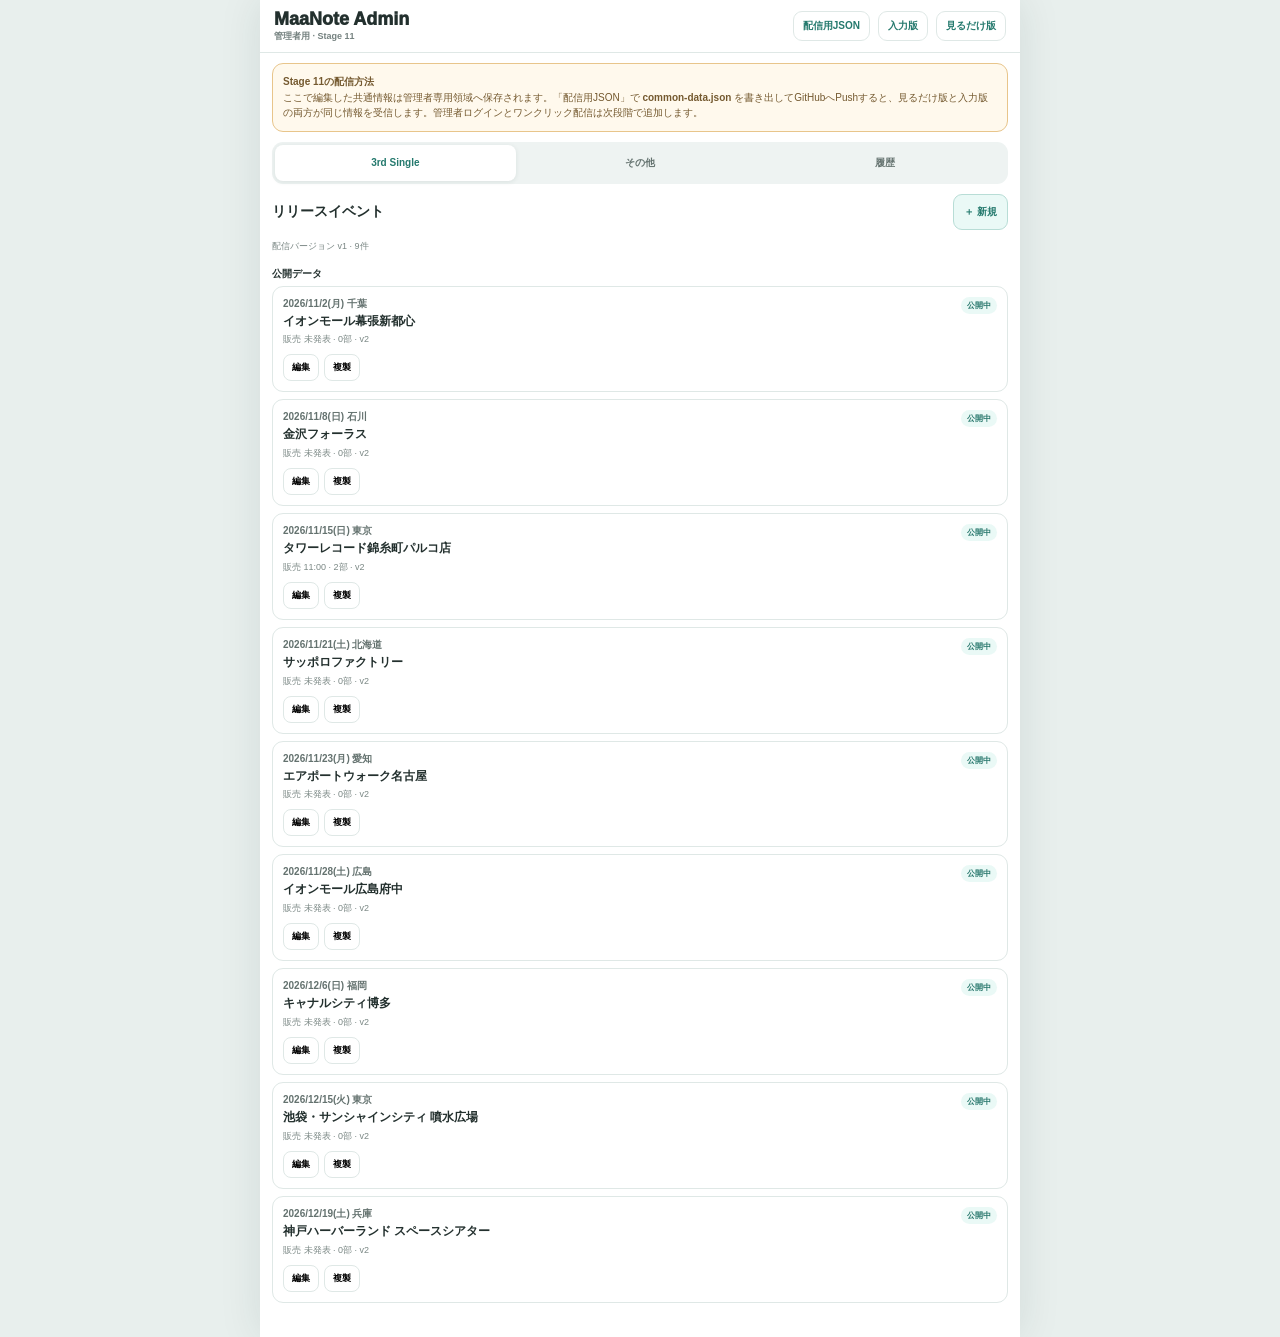
==== admin/index.html @ a6165586 "Update maanote_v0_9_stage11_three_urls" ====
<!doctype html>
<html lang="ja">
<head>
<meta charset="utf-8"><meta name="viewport" content="width=device-width, initial-scale=1, viewport-fit=cover"><meta name="theme-color" content="#47B0A0">
<title>MaaNote Admin · Stage 11</title><link rel="icon" href="../icon.svg" type="image/svg+xml"><link rel="stylesheet" href="../admin.css?v=0.9-stage11">
</head>
<body><div id="adminApp"></div><div id="adminSheet"></div><div id="adminToast" class="toast"></div><script src="../admin.js?v=0.9-stage11" defer></script></body>
</html>
---- admin.css ----
:root{--accent:#47B0A0;--accent-dark:#24796D;--ink:#23302E;--muted:#74817F;--line:#DFE8E6;--bg:#F5F8F7;--danger:#B64B4B}*{box-sizing:border-box}html,body{margin:0;background:var(--bg);color:var(--ink);font-family:-apple-system,BlinkMacSystemFont,"Hiragino Sans","Yu Gothic",sans-serif}button,input,select,textarea{font:inherit}.shell{max-width:760px;margin:0 auto;min-height:100dvh;background:#fff;padding-bottom:34px}.top{position:sticky;top:0;z-index:20;background:rgba(255,255,255,.96);backdrop-filter:blur(16px);border-bottom:1px solid var(--line);padding:calc(9px + env(safe-area-inset-top)) 14px 9px;display:flex;align-items:center;justify-content:space-between;gap:10px}.brand{font-size:18px;font-weight:950}.sub{font-size:9px;color:var(--muted);font-weight:700}.app-link{border:1px solid var(--line);background:#fff;border-radius:9px;padding:7px 9px;color:var(--accent-dark);font-size:10px;font-weight:850;text-decoration:none}.warning{margin:10px 12px;padding:10px;border:1px solid #E8C58B;background:#FFF9ED;border-radius:11px;font-size:10px;line-height:1.55;color:#74592F}.tabs{display:grid;grid-template-columns:repeat(3,1fr);gap:4px;margin:10px 12px;padding:3px;background:#EEF3F2;border-radius:11px}.tabs button{border:0;background:transparent;border-radius:8px;min-height:36px;font-size:10px;font-weight:850;color:#657370}.tabs button.active{background:#fff;color:var(--accent-dark);box-shadow:0 1px 5px rgba(20,50,45,.09)}.content{padding:0 12px}.toolbar{display:flex;justify-content:space-between;align-items:center;margin:10px 0}.toolbar h2{font-size:14px;margin:0}.primary,.secondary,.danger{border-radius:9px;min-height:36px;padding:7px 10px;font-size:10px;font-weight:900}.primary{border:1px solid #B8DDD6;background:#EAF9F6;color:var(--accent-dark)}.secondary{border:1px solid var(--line);background:#fff;color:#465552}.danger{border:1px solid #EDC6C6;background:#FFF4F4;color:var(--danger)}.list{display:flex;flex-direction:column;gap:7px}.row{border:1px solid var(--line);border-radius:11px;padding:10px;background:#fff}.rowtop{display:flex;justify-content:space-between;gap:8px;align-items:flex-start}.date{font-size:10px;color:#64726F;font-weight:800}.title{font-size:12px;font-weight:900;line-height:1.4;margin-top:2px}.meta{font-size:9px;color:#7A8784;margin-top:4px}.actions{display:flex;gap:5px;margin-top:8px;flex-wrap:wrap}.actions button{border:1px solid var(--line);background:#fff;border-radius:8px;padding:6px 8px;font-size:9px;font-weight:800}.status{font-size:8px;font-weight:900;border-radius:999px;padding:3px 6px;background:#EFF5F4;color:#5E6B68}.status.public{background:#EAF9F6;color:#26766B}.status.cancelled{background:#FFF1F1;color:#A64848}.empty{padding:34px 14px;text-align:center;color:var(--muted);font-size:11px}.sheetback{position:fixed;inset:0;z-index:50;background:rgba(18,29,27,.28);display:flex;align-items:flex-end;justify-content:center}.sheet{width:min(100%,760px);max-height:94dvh;overflow:auto;background:#fff;border-radius:18px 18px 0 0;padding:9px 14px calc(18px + env(safe-area-inset-bottom));box-shadow:0 -18px 55px rgba(0,0,0,.16)}.grab{width:36px;height:5px;border-radius:999px;background:#D7DDDC;margin:0 auto 8px}.sheethead{display:flex;align-items:center;justify-content:space-between;gap:10px;position:sticky;top:-9px;background:#fff;padding:5px 0 8px;z-index:4}.sheettitle{font-size:15px;font-weight:950}.textbtn{border:0;background:transparent;color:var(--accent-dark);font-size:11px;font-weight:900}.grid2{display:grid;grid-template-columns:1fr 1fr;gap:8px}.field{margin-top:9px}.field label{display:block;font-size:9px;color:#687674;font-weight:850;margin-bottom:4px}.input,.select,.area{width:100%;border:1px solid #D9E3E1;border-radius:9px;background:#FBFCFC;color:var(--ink);padding:9px 10px;outline:none;font-size:12px}.input,.select{min-height:41px}.area{min-height:80px;resize:vertical}.input:focus,.select:focus,.area:focus{border-color:var(--accent);box-shadow:0 0 0 3px rgba(71,176,160,.11);background:#fff}.input::placeholder,.area::placeholder{color:#A0A9A7}.help{font-size:8px;color:#8A9492;line-height:1.45;margin-top:3px}.section{font-size:10px;font-weight:950;margin:14px 0 5px}.part{border:1px solid var(--line);border-radius:10px;padding:8px;margin-top:6px}.partgrid{display:grid;grid-template-columns:.8fr 1fr 1fr auto;gap:6px;align-items:end}.part button{height:38px}.publishbar{position:sticky;bottom:-18px;background:rgba(255,255,255,.97);border-top:1px solid var(--line);padding:9px 0 calc(2px + env(safe-area-inset-bottom));margin-top:13px;display:grid;grid-template-columns:1fr 1fr;gap:8px}.preview{border:1px solid #D9E6E3;border-radius:12px;background:#F9FCFB;padding:11px;margin-top:8px}.preview .big{font-size:14px;font-weight:950}.preview .small{font-size:10px;color:#62716E;margin-top:4px;line-height:1.5}.historyitem{border-left:3px solid #B9DDD7}.toast{position:fixed;left:50%;bottom:26px;z-index:100;transform:translate(-50%,12px);opacity:0;transition:.18s;background:rgba(24,34,32,.94);color:#fff;padding:8px 11px;border-radius:999px;font-size:9px;font-weight:850;pointer-events:none;white-space:nowrap}.toast.show{opacity:1;transform:translate(-50%,0)}@media(min-width:780px){body{background:#E8EFED}.shell{box-shadow:0 0 40px rgba(20,50,45,.1)}}

.preview-actions{display:grid;grid-template-columns:1fr 1fr;gap:8px;margin-top:10px}.preview-actions button{min-height:40px}

html, body, button, input, select, textarea { font-family: "Noto Sans JP", sans-serif; }

.top-actions{display:flex;align-items:center;gap:8px;flex-wrap:wrap;justify-content:flex-end}
.admin-export{font-family:"Noto Sans JP",sans-serif;cursor:pointer}
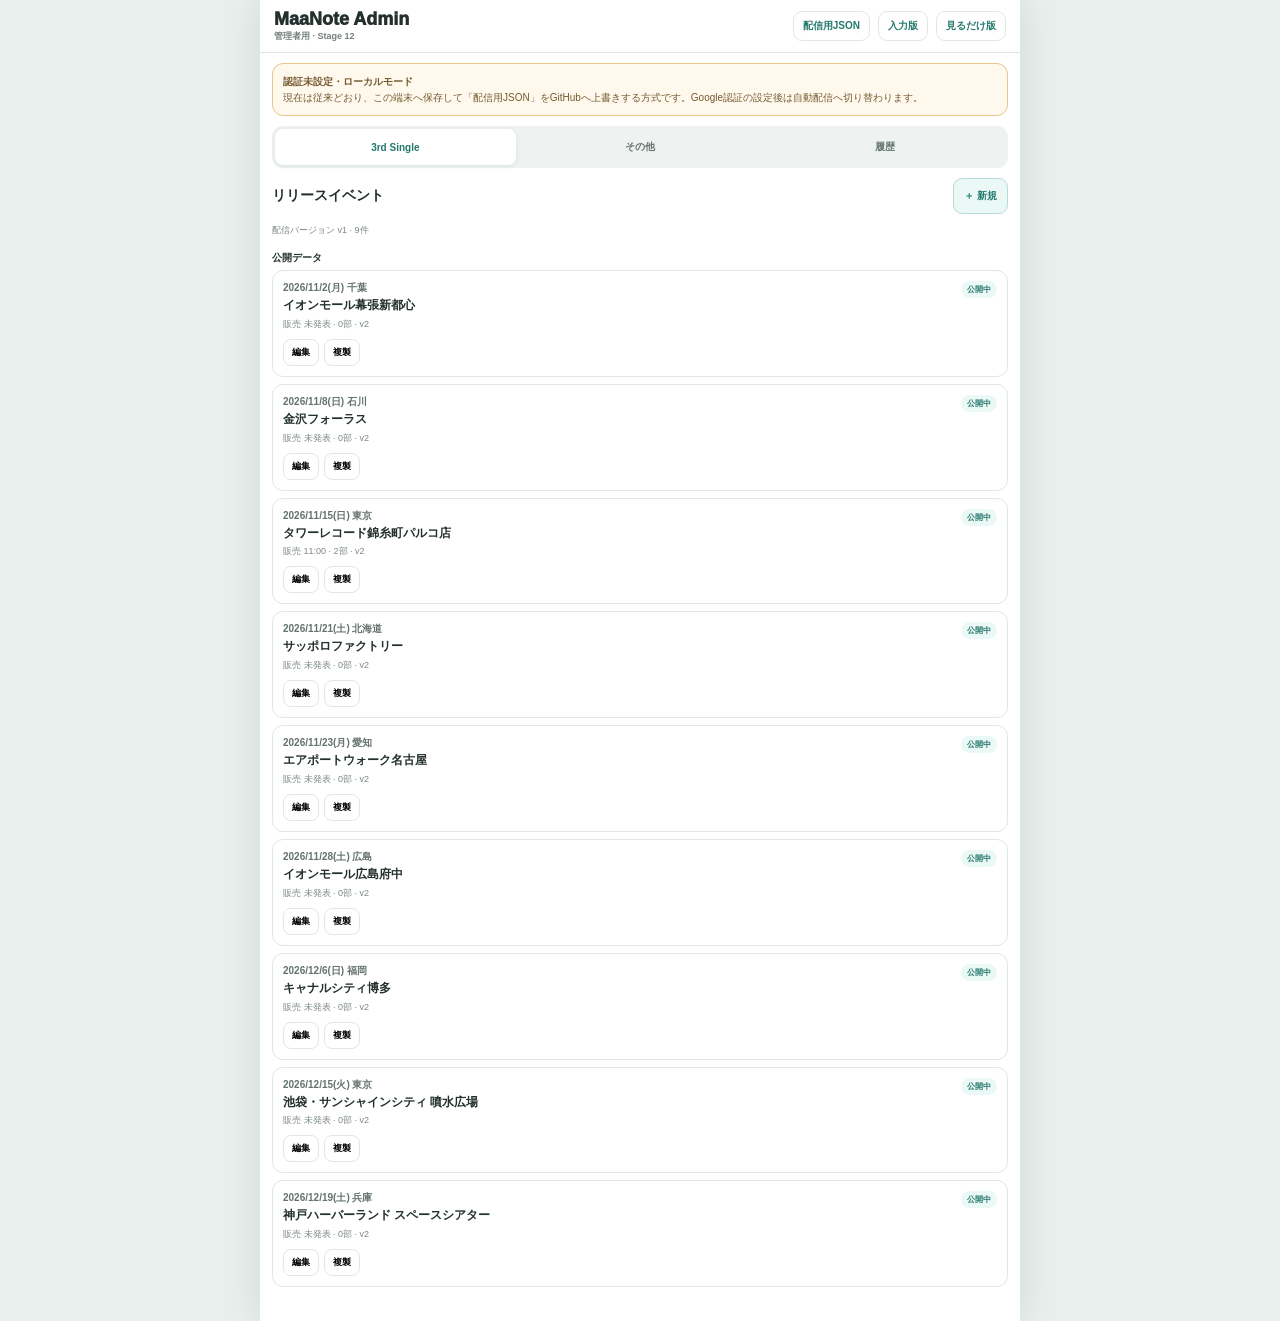
==== commit a3f2ee70: "Update maanote_v0_9_stage12_admin_auth_auto_publish" ====
--- a/admin/index.html
+++ b/admin/index.html
@@ -2,7 +2,7 @@
 <html lang="ja">
 <head>
 <meta charset="utf-8"><meta name="viewport" content="width=device-width, initial-scale=1, viewport-fit=cover"><meta name="theme-color" content="#47B0A0">
-<title>MaaNote Admin · Stage 11</title><link rel="icon" href="../icon.svg" type="image/svg+xml"><link rel="stylesheet" href="../admin.css?v=0.9-stage11">
+<title>MaaNote Admin · Stage 12</title><link rel="icon" href="../icon.svg" type="image/svg+xml"><link rel="stylesheet" href="../admin.css?v=0.9-stage12">
 </head>
-<body><div id="adminApp"></div><div id="adminSheet"></div><div id="adminToast" class="toast"></div><script src="../admin.js?v=0.9-stage11" defer></script></body>
+<body><div id="adminApp"></div><div id="adminSheet"></div><div id="adminToast" class="toast"></div><script src="../runtime-config.js?v=0.9-stage12" defer></script><script src="https://accounts.google.com/gsi/client" async defer></script><script src="../admin.js?v=0.9-stage12" defer></script></body>
 </html>
--- a/admin.css
+++ b/admin.css
@@ -6,3 +6,17 @@
 
 .top-actions{display:flex;align-items:center;gap:8px;flex-wrap:wrap;justify-content:flex-end}
 .admin-export{font-family:"Noto Sans JP",sans-serif;cursor:pointer}
+
+.tabs{grid-template-columns:repeat(auto-fit,minmax(86px,1fr))}
+.auth-card{margin:54px 16px 0;padding:22px 18px;border:1px solid var(--line);border-radius:16px;background:#fff;text-align:center}
+.auth-title{font-size:20px;font-weight:900}
+.auth-copy{margin:8px auto 0;max-width:460px;font-size:11px;line-height:1.65;color:var(--muted)}
+.google-signin{min-height:44px;margin:20px auto 0;display:flex;justify-content:center}
+.auth-help{margin-top:14px;font-size:9px;color:var(--muted)}
+.auth-error{margin-top:12px;padding:8px 10px;border-radius:9px;background:#FFF3F3;color:#A84949;font-size:10px;font-weight:800}
+.admin-user{margin:8px 12px 0;padding:8px 10px;border:1px solid var(--line);border-radius:10px;background:#F8FBFA;display:flex;align-items:center;gap:8px}
+.admin-user span{min-width:0;overflow:hidden;text-overflow:ellipsis;white-space:nowrap;font-size:10px;font-weight:850}
+.admin-user small{font-size:8px;color:var(--accent-dark);font-weight:900}
+.admin-user button{margin-left:auto;border:0;background:transparent;color:var(--accent-dark);font-size:9px;font-weight:850}
+.warning.secure{border-color:#BFE3DB;background:#F1FBF8;color:#315F58}
+.admin-add-card{margin-top:10px;padding:10px;border:1px solid var(--line);border-radius:11px;background:#FAFCFB}
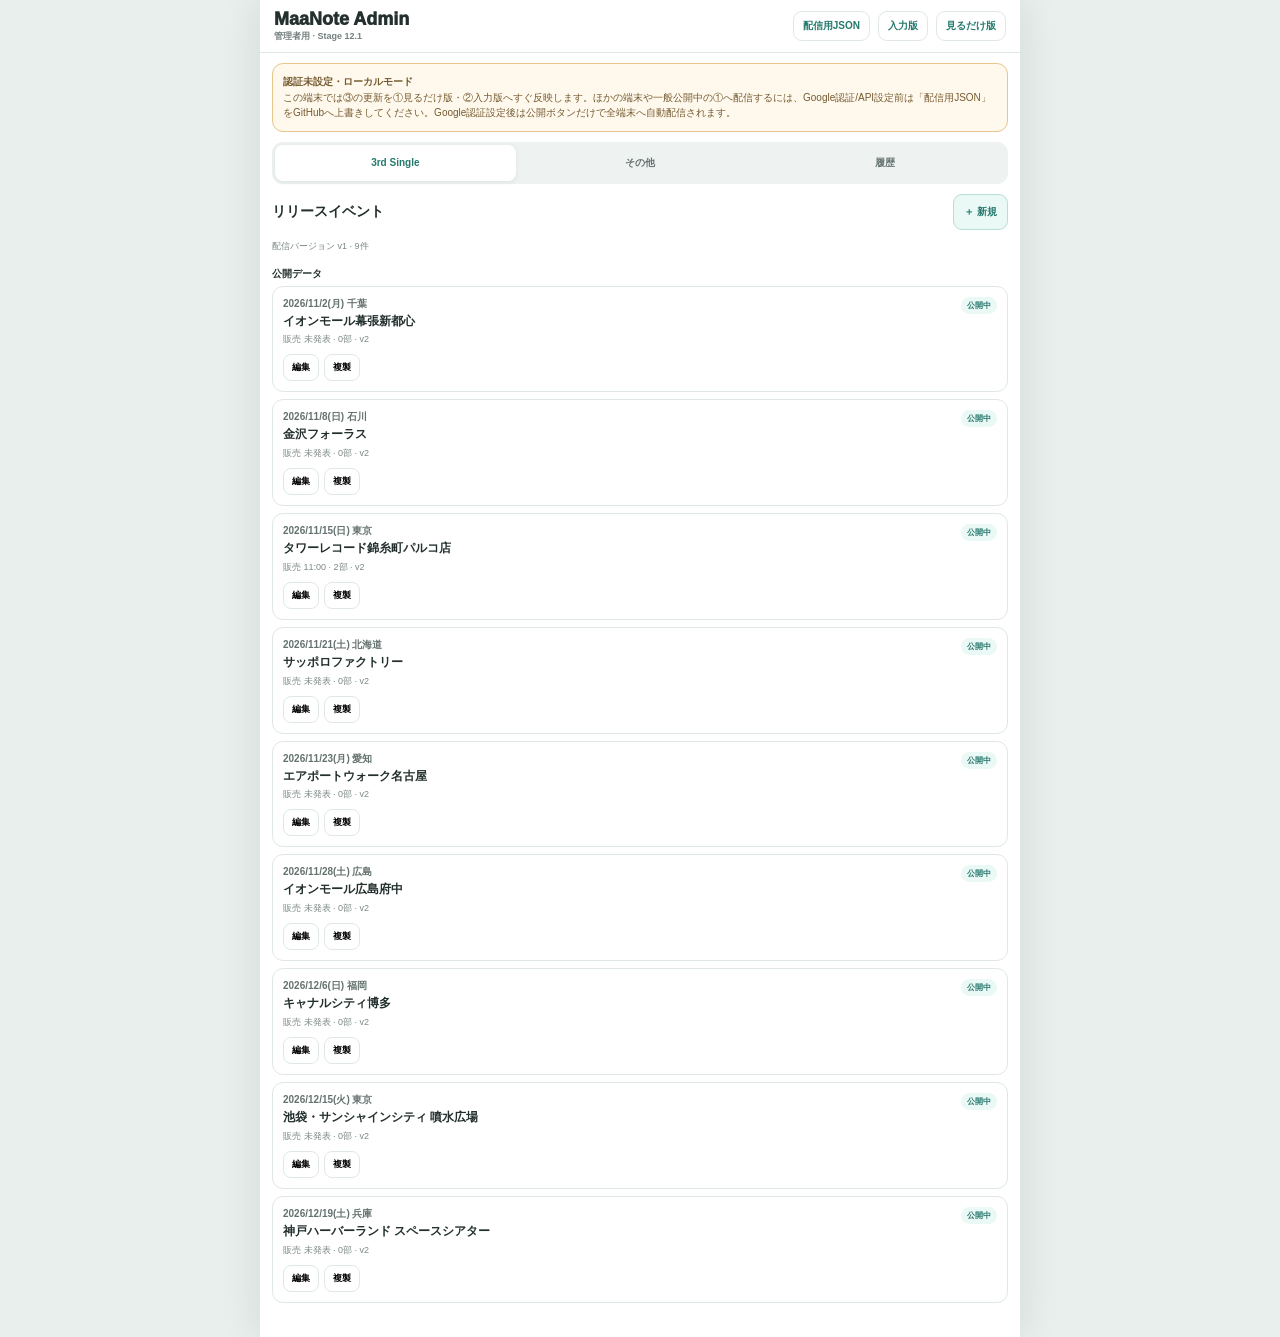
==== commit 7b67994d: "Update maanote_v0_9_stage12_1_shared_admin_update_fix" ====
--- a/admin/index.html
+++ b/admin/index.html
@@ -2,7 +2,7 @@
 <html lang="ja">
 <head>
 <meta charset="utf-8"><meta name="viewport" content="width=device-width, initial-scale=1, viewport-fit=cover"><meta name="theme-color" content="#47B0A0">
-<title>MaaNote Admin · Stage 12</title><link rel="icon" href="../icon.svg" type="image/svg+xml"><link rel="stylesheet" href="../admin.css?v=0.9-stage12">
+<title>MaaNote Admin · Stage 12.1</title><link rel="icon" href="../icon.svg" type="image/svg+xml"><link rel="stylesheet" href="../admin.css?v=0.9-stage12.1">
 </head>
-<body><div id="adminApp"></div><div id="adminSheet"></div><div id="adminToast" class="toast"></div><script src="../runtime-config.js?v=0.9-stage12" defer></script><script src="https://accounts.google.com/gsi/client" async defer></script><script src="../admin.js?v=0.9-stage12" defer></script></body>
+<body><div id="adminApp"></div><div id="adminSheet"></div><div id="adminToast" class="toast"></div><script src="../runtime-config.js?v=0.9-stage12.1" defer></script><script src="https://accounts.google.com/gsi/client" async defer></script><script src="../admin.js?v=0.9-stage12.1" defer></script></body>
 </html>
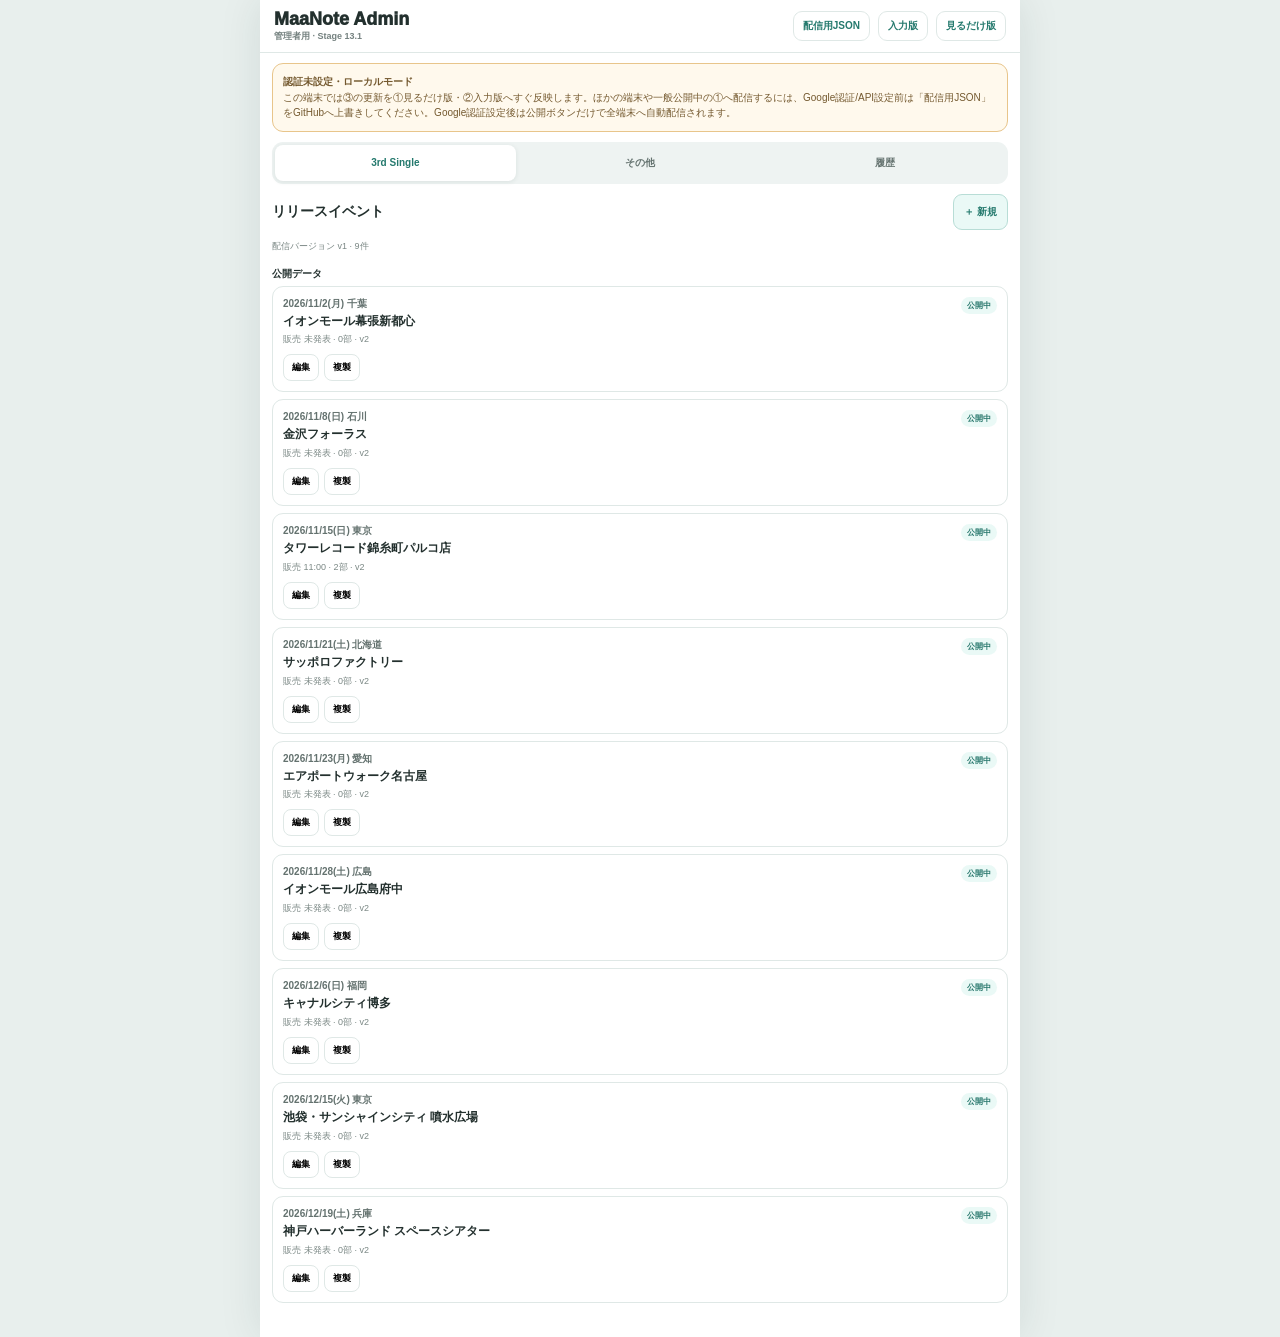
==== commit 93caf37d: "Update maanote_v0_9_stage13_1_google_drive_auto_backup" ====
--- a/admin/index.html
+++ b/admin/index.html
@@ -2,7 +2,7 @@
 <html lang="ja">
 <head>
 <meta charset="utf-8"><meta name="viewport" content="width=device-width, initial-scale=1, viewport-fit=cover"><meta name="theme-color" content="#47B0A0">
-<title>MaaNote Admin · Stage 12.1</title><link rel="icon" href="../icon.svg" type="image/svg+xml"><link rel="stylesheet" href="../admin.css?v=0.9-stage12.1">
+<title>MaaNote Admin · Stage 13.1</title><link rel="icon" href="../icon.svg" type="image/svg+xml"><link rel="stylesheet" href="../admin.css?v=0.9-stage13.1">
 </head>
-<body><div id="adminApp"></div><div id="adminSheet"></div><div id="adminToast" class="toast"></div><script src="../runtime-config.js?v=0.9-stage12.1" defer></script><script src="https://accounts.google.com/gsi/client" async defer></script><script src="../admin.js?v=0.9-stage12.1" defer></script></body>
+<body><div id="adminApp"></div><div id="adminSheet"></div><div id="adminToast" class="toast"></div><script src="../runtime-config.js?v=0.9-stage13.1" defer></script><script src="https://accounts.google.com/gsi/client" async defer></script><script src="../admin.js?v=0.9-stage13.1" defer></script></body>
 </html>
